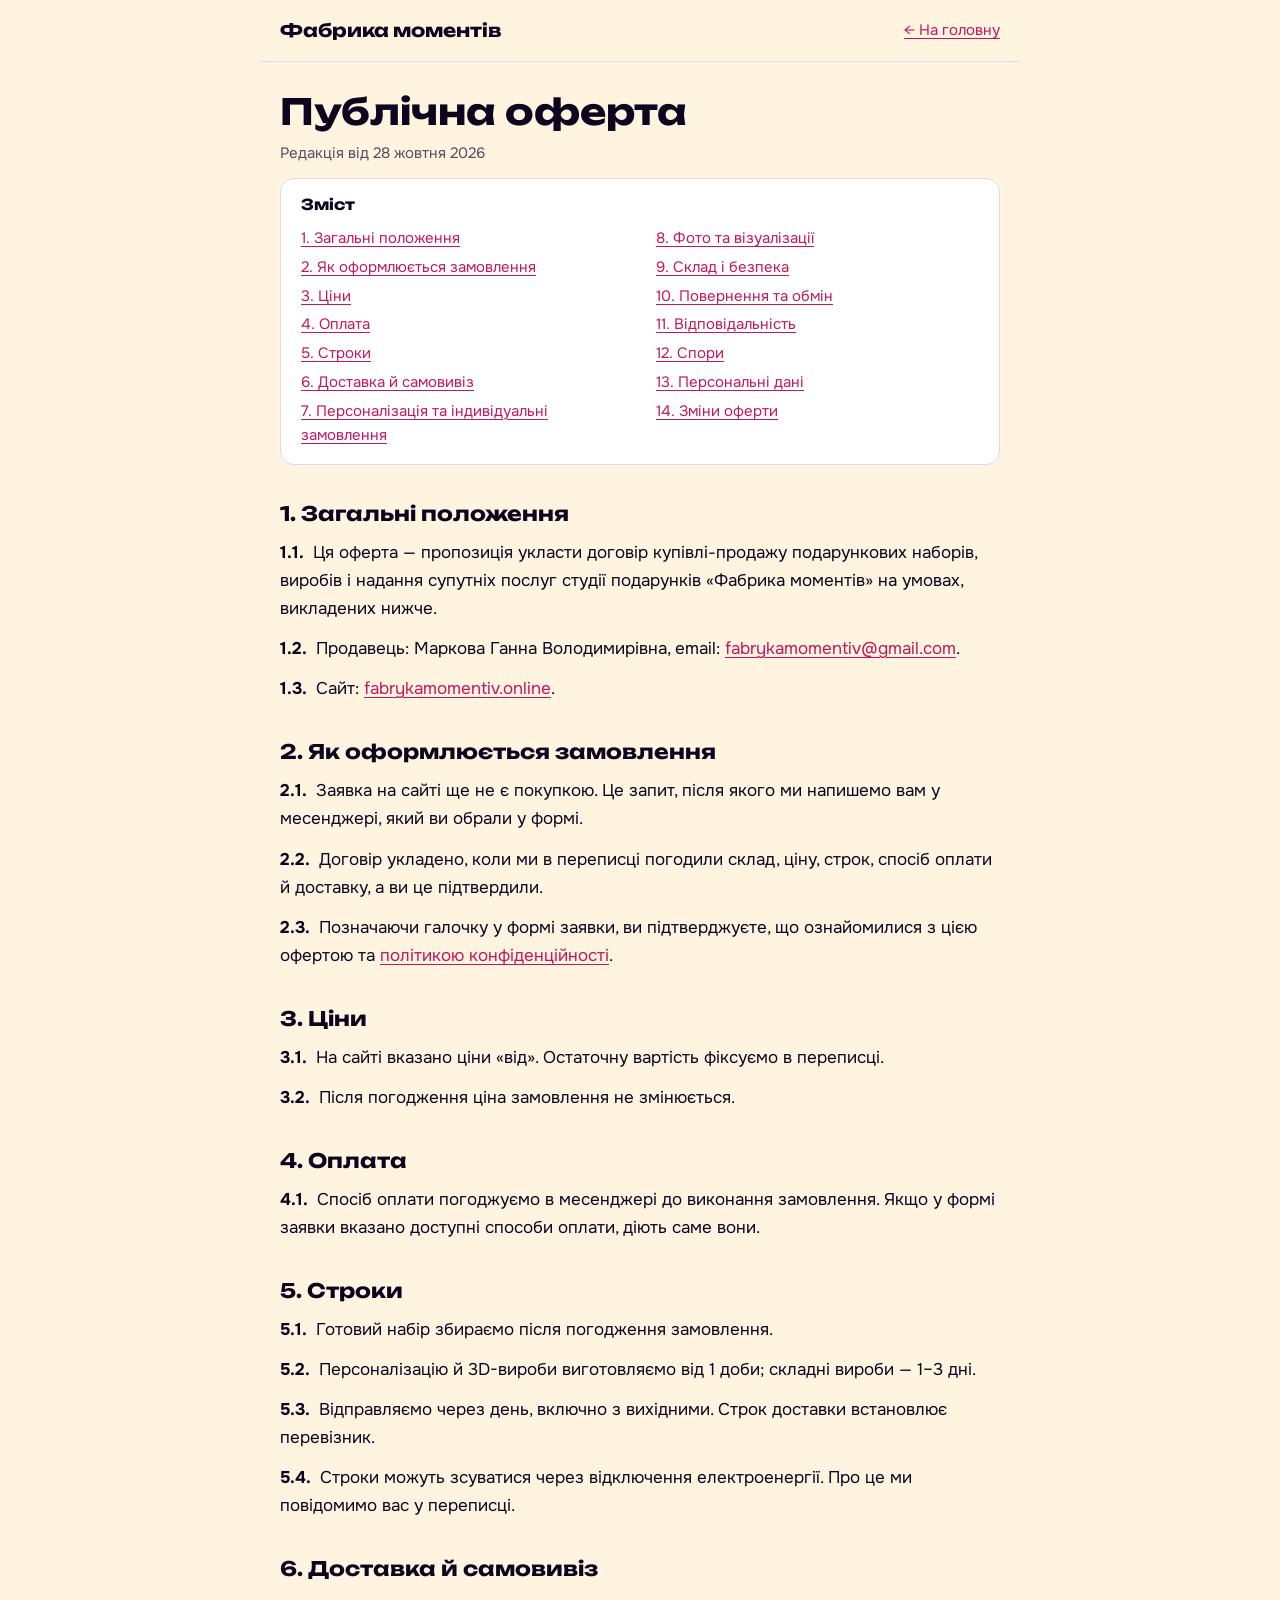
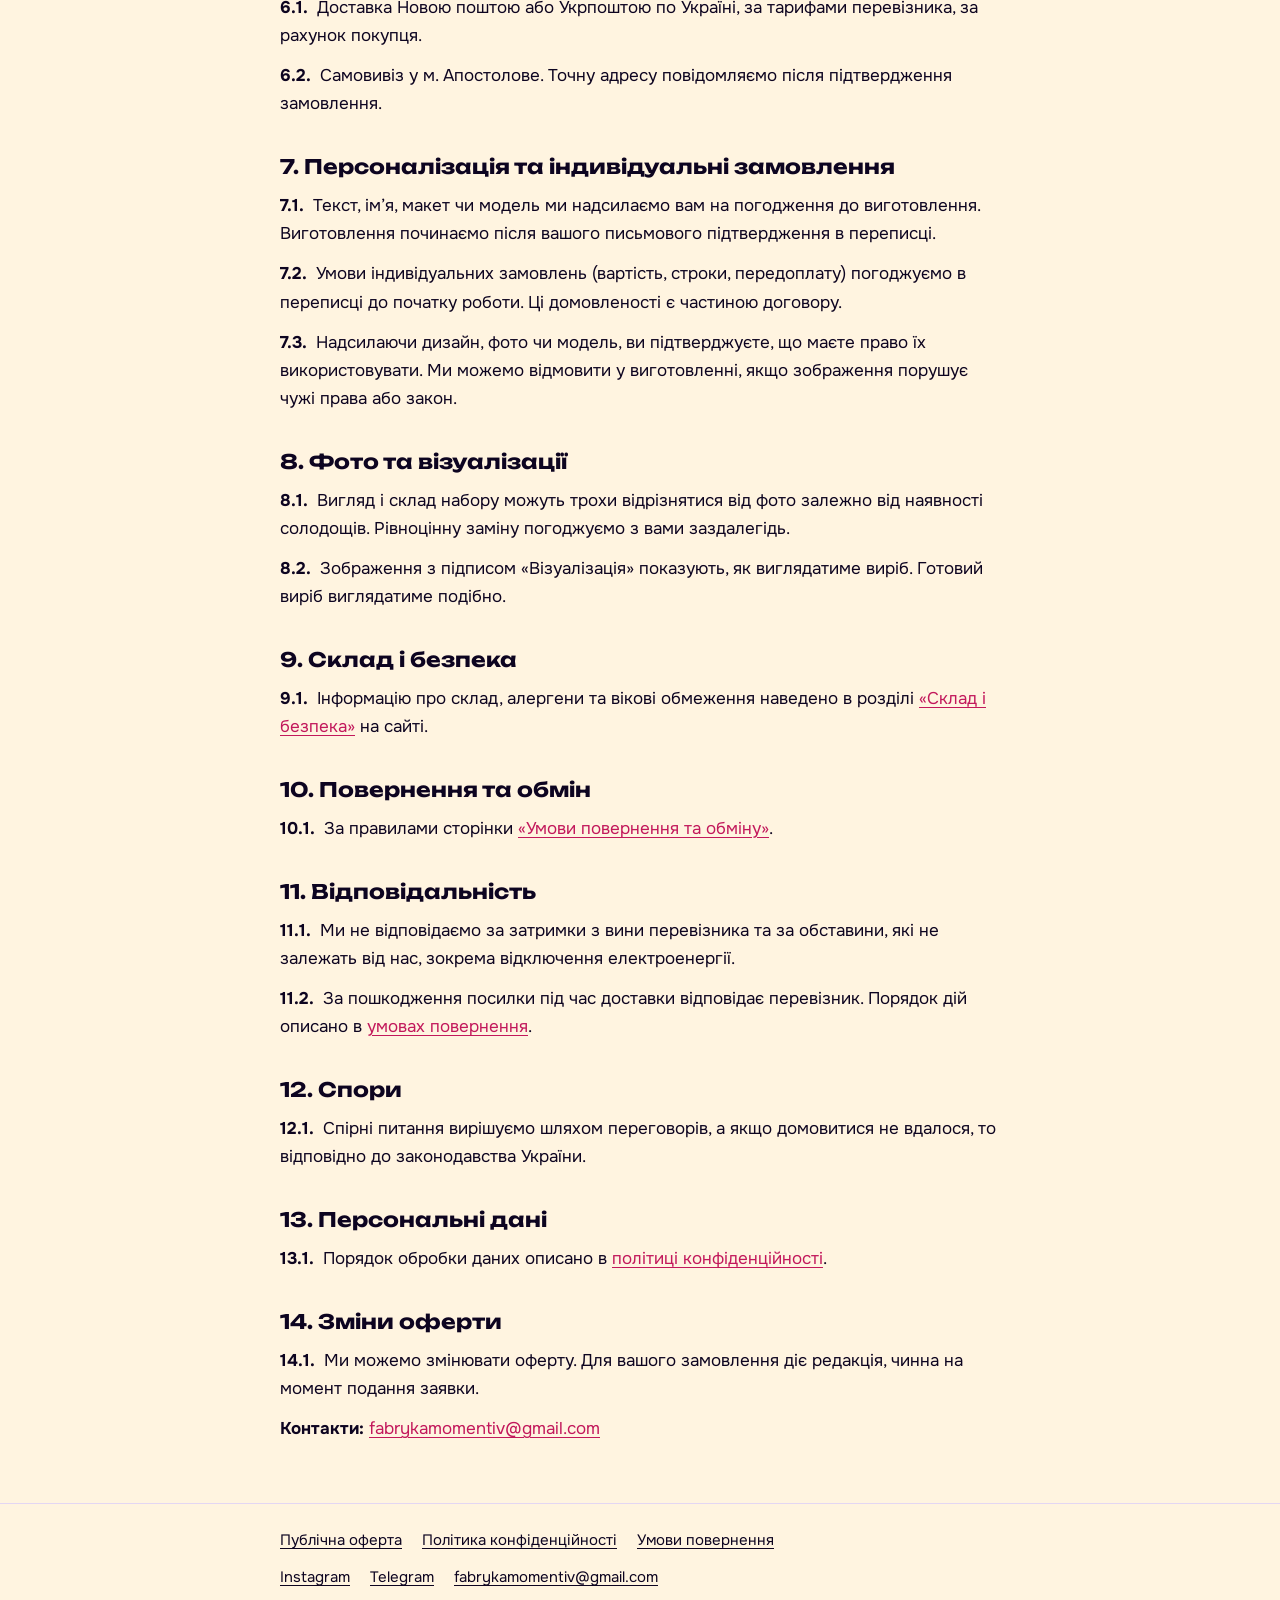
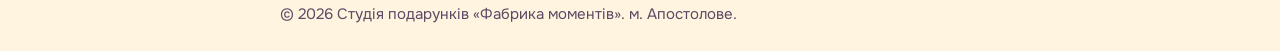
==== oferta/index.html @ 1f16d369 "Add files via upload" ====
<!DOCTYPE html>
<html lang="uk">
<head>
<meta charset="utf-8">
<meta name="viewport" content="width=device-width, initial-scale=1, viewport-fit=cover">
<title>Публічна оферта │ Фабрика моментів</title>
<meta name="description" content="Умови замовлення подарункових наборів, 3D-виробів і значків студії «Фабрика моментів»: оформлення, ціни, оплата, строки, доставка.">
<link rel="canonical" href="https://fabrykamomentiv.online/oferta/">
<!-- До запуску: noindex. Прибрати цей рядок на кроці 4.5 пам'ятки-інструкції -->
<meta name="robots" content="noindex">
<meta property="og:type" content="website">
<meta property="og:locale" content="uk_UA">
<meta property="og:site_name" content="Фабрика моментів">
<meta property="og:title" content="Публічна оферта │ Фабрика моментів">
<meta property="og:description" content="Умови замовлення подарункових наборів, 3D-виробів і значків студії «Фабрика моментів»: оформлення, ціни, оплата, строки, доставка.">
<meta property="og:url" content="https://fabrykamomentiv.online/oferta/">
<meta name="theme-color" content="#fff4e0">
<link rel="preconnect" href="https://fonts.googleapis.com">
<link rel="preconnect" href="https://fonts.gstatic.com" crossorigin>
<link href="https://fonts.googleapis.com/css2?family=Onest:wght@400;500;700&family=Unbounded:wght@700&display=swap" rel="stylesheet">
<link rel="stylesheet" href="/assets/fm-base.css">
<link rel="stylesheet" href="/assets/legal.css">
<script src="/assets/site.js" defer></script>
</head>
<body>
<a class="skip" href="#main">Перейти до тексту</a>
<header class="site-head">
  <a class="logo" href="/">Фабрика моментів</a>
  <a class="back" href="/">← На головну</a>
</header>
<main id="main" class="doc">
<h1>Публічна оферта</h1>
<p class="edition">Редакція від 28 жовтня 2026</p>
<nav class="toc" aria-label="Зміст">
  <p class="toc-title">Зміст</p>
  <ul>
    <li><a href="#zahalni">1. Загальні положення</a></li>
    <li><a href="#zamovlennia">2. Як оформлюється замовлення</a></li>
    <li><a href="#tsiny">3. Ціни</a></li>
    <li><a href="#oplata">4. Оплата</a></li>
    <li><a href="#stroky">5. Строки</a></li>
    <li><a href="#dostavka">6. Доставка й самовивіз</a></li>
    <li><a href="#personalizatsiia">7. Персоналізація та індивідуальні замовлення</a></li>
    <li><a href="#foto">8. Фото та візуалізації</a></li>
    <li><a href="#sklad">9. Склад і безпека</a></li>
    <li><a href="#povernennia">10. Повернення та обмін</a></li>
    <li><a href="#vidpovidalnist">11. Відповідальність</a></li>
    <li><a href="#spory">12. Спори</a></li>
    <li><a href="#dani">13. Персональні дані</a></li>
    <li><a href="#zminy">14. Зміни оферти</a></li>
  </ul>
</nav>
<section id="zahalni">
<h2>1. Загальні положення</h2>
<p><span class="num">1.1.</span> Ця оферта — пропозиція укласти договір купівлі-продажу подарункових наборів, виробів і надання супутніх послуг студії подарунків «Фабрика моментів» на умовах, викладених нижче.</p>
<p><span class="num">1.2.</span> Продавець: Маркова Ганна Володимирівна, email: <a href="mailto:fabrykamomentiv@gmail.com">fabrykamomentiv@gmail.com</a>.</p>
<p><span class="num">1.3.</span> Сайт: <a href="/">fabrykamomentiv.online</a>.</p>
</section>
<section id="zamovlennia">
<h2>2. Як оформлюється замовлення</h2>
<p><span class="num">2.1.</span> Заявка на сайті ще не є покупкою. Це запит, після якого ми напишемо вам у месенджері, який ви обрали у формі.</p>
<p><span class="num">2.2.</span> Договір укладено, коли ми в переписці погодили склад, ціну, строк, спосіб оплати й доставку, а ви це підтвердили.</p>
<p><span class="num">2.3.</span> Позначаючи галочку у формі заявки, ви підтверджуєте, що ознайомилися з цією офертою та <a href="/polityka-konfidentsiinosti/">політикою конфіденційності</a>.</p>
</section>
<section id="tsiny">
<h2>3. Ціни</h2>
<p><span class="num">3.1.</span> На сайті вказано ціни «від». Остаточну вартість фіксуємо в переписці.</p>
<p><span class="num">3.2.</span> Після погодження ціна замовлення не змінюється.</p>
</section>
<section id="oplata">
<h2>4. Оплата</h2>
<p><span class="num">4.1.</span> Спосіб оплати погоджуємо в месенджері до виконання замовлення. Якщо у формі заявки вказано доступні способи оплати, діють саме вони.</p>
</section>
<section id="stroky">
<h2>5. Строки</h2>
<p><span class="num">5.1.</span> Готовий набір збираємо після погодження замовлення.</p>
<p><span class="num">5.2.</span> Персоналізацію й 3D-вироби виготовляємо від 1 доби; складні вироби — 1–3 дні.</p>
<p><span class="num">5.3.</span> Відправляємо через день, включно з вихідними. Строк доставки встановлює перевізник.</p>
<p><span class="num">5.4.</span> Строки можуть зсуватися через відключення електроенергії. Про це ми повідомимо вас у переписці.</p>
</section>
<section id="dostavka">
<h2>6. Доставка й самовивіз</h2>
<p><span class="num">6.1.</span> Доставка Новою поштою або Укрпоштою по Україні, за тарифами перевізника, за рахунок покупця.</p>
<p><span class="num">6.2.</span> Самовивіз у м. Апостолове. Точну адресу повідомляємо після підтвердження замовлення.</p>
</section>
<section id="personalizatsiia">
<h2>7. Персоналізація та індивідуальні замовлення</h2>
<p><span class="num">7.1.</span> Текст, ім’я, макет чи модель ми надсилаємо вам на погодження до виготовлення. Виготовлення починаємо після вашого письмового підтвердження в переписці.</p>
<p><span class="num">7.2.</span> Умови індивідуальних замовлень (вартість, строки, передоплату) погоджуємо в переписці до початку роботи. Ці домовленості є частиною договору.</p>
<p><span class="num">7.3.</span> Надсилаючи дизайн, фото чи модель, ви підтверджуєте, що маєте право їх використовувати. Ми можемо відмовити у виготовленні, якщо зображення порушує чужі права або закон.</p>
</section>
<section id="foto">
<h2>8. Фото та візуалізації</h2>
<p><span class="num">8.1.</span> Вигляд і склад набору можуть трохи відрізнятися від фото залежно від наявності солодощів. Рівноцінну заміну погоджуємо з вами заздалегідь.</p>
<p><span class="num">8.2.</span> Зображення з підписом «Візуалізація» показують, як виглядатиме виріб. Готовий виріб виглядатиме подібно.</p>
</section>
<section id="sklad">
<h2>9. Склад і безпека</h2>
<p><span class="num">9.1.</span> Інформацію про склад, алергени та вікові обмеження наведено в розділі <a href="/#sklad">«Склад і безпека»</a> на сайті.</p>
</section>
<section id="povernennia">
<h2>10. Повернення та обмін</h2>
<p><span class="num">10.1.</span> За правилами сторінки <a href="/povernennia/">«Умови повернення та обміну»</a>.</p>
</section>
<section id="vidpovidalnist">
<h2>11. Відповідальність</h2>
<p><span class="num">11.1.</span> Ми не відповідаємо за затримки з вини перевізника та за обставини, які не залежать від нас, зокрема відключення електроенергії.</p>
<p><span class="num">11.2.</span> За пошкодження посилки під час доставки відповідає перевізник. Порядок дій описано в <a href="/povernennia/#perevirka">умовах повернення</a>.</p>
</section>
<section id="spory">
<h2>12. Спори</h2>
<p><span class="num">12.1.</span> Спірні питання вирішуємо шляхом переговорів, а якщо домовитися не вдалося, то відповідно до законодавства України.</p>
</section>
<section id="dani">
<h2>13. Персональні дані</h2>
<p><span class="num">13.1.</span> Порядок обробки даних описано в <a href="/polityka-konfidentsiinosti/">політиці конфіденційності</a>.</p>
</section>
<section id="zminy">
<h2>14. Зміни оферти</h2>
<p><span class="num">14.1.</span> Ми можемо змінювати оферту. Для вашого замовлення діє редакція, чинна на момент подання заявки.</p>
</section>
<p><strong>Контакти:</strong> <a href="mailto:fabrykamomentiv@gmail.com">fabrykamomentiv@gmail.com</a></p>
</main>
<footer class="site-foot">
  <div class="foot-in">
    <ul class="foot-links">
      <li><a href="/oferta/">Публічна оферта</a></li>
      <li><a href="/polityka-konfidentsiinosti/">Політика конфіденційності</a></li>
      <li><a href="/povernennia/">Умови повернення</a></li>
      <li data-fm-cookie-settings hidden><a href="#">Налаштування cookies</a></li>
    </ul>
    <ul class="foot-links">
      <li><a href="https://instagram.com/fabrykamomentiv" target="_blank" rel="noopener">Instagram</a></li>
      <li><a href="#" data-fm-stub="Telegram тимчасово недоступний">Telegram</a></li>
      <li><a href="mailto:fabrykamomentiv@gmail.com">fabrykamomentiv@gmail.com</a></li>
    </ul>
    <p class="copy">© 2026 Студія подарунків «Фабрика моментів». м. Апостолове.</p>
  </div>
</footer>
</body>
</html>
---- assets/fm-base.css ----
/* Фабрика моментів — спільна база для ВСІХ сторінок (головна, правові, 404).
   Версія 1, 28.10.2026.
   Тут: дизайн-токени --fm-*, банер згоди, коротке повідомлення-заглушка.
   Кольори й шрифти змінюються ЛИШЕ в блоці :root. Назви токенів не змінювати.
   Усі класи починаються з fm-, щоб не конфліктувати зі стилями головної. */

:root {
  --fm-bg: #fff4e0;          /* фон сторінки */
  --fm-surface: #ffffff;     /* картки, зміст, банер */
  --fm-text: #0d0420;        /* основний текст */
  --fm-muted: #5a4a63;       /* дати, підписи */
  --fm-accent: #c2185b;      /* посилання, акценти, кнопка «Прийняти» */
  --fm-accent-ink: #ffffff;  /* текст на акцентному фоні */
  --fm-border: #e3d6f3;      /* лінії, рамки */
  --fm-font-head: "Unbounded", "Arial Black", system-ui, sans-serif;
  --fm-font-body: "Onest", system-ui, -apple-system, "Segoe UI", Roboto, Arial, sans-serif;
  --fm-radius: 14px;
  --fm-bottom-offset: 0px;   /* на головній перевизначити: висота нижньої панелі з кнопкою */
}

[hidden] { display: none !important; }

/* Кнопки банера й сторінки 404 */
.fm-btn {
  display: inline-flex; align-items: center; justify-content: center; min-height: 48px; padding: 0 24px;
  border-radius: 12px; font: 500 16px/1 var(--fm-font-body); text-decoration: none; cursor: pointer;
  border: 2px solid var(--fm-text); background: var(--fm-surface); color: var(--fm-text);
}
.fm-btn-accent { background: var(--fm-accent); border-color: var(--fm-accent); color: var(--fm-accent-ink); }
.fm-btn:focus-visible { outline: 3px solid var(--fm-accent); outline-offset: 3px; }

/* Банер згоди (створює /assets/site.js) */
.fm-cookie {
  position: fixed; z-index: 50; left: 12px; right: 12px;
  bottom: calc(12px + var(--fm-bottom-offset) + env(safe-area-inset-bottom, 0px));
  max-width: 420px; margin: 0 auto;
  background: var(--fm-surface); color: var(--fm-text);
  border: 1px solid var(--fm-border); border-radius: var(--fm-radius);
  padding: 14px; box-shadow: 0 6px 24px rgba(13, 4, 32, .14);
  font: 400 15px/1.5 var(--fm-font-body); text-align: left;
}
@media (min-width: 768px) { .fm-cookie { left: auto; right: 24px; bottom: calc(24px + var(--fm-bottom-offset)); margin: 0; } }
.fm-cookie p { margin: 0 0 10px; }
.fm-cookie a { color: var(--fm-accent); }
.fm-cookie-actions { display: flex; gap: 8px; }
.fm-cookie-actions .fm-btn { flex: 1; min-height: 44px; padding: 0 12px; }

/* Коротке повідомлення-заглушка (наприклад, «Telegram тимчасово недоступний») */
.fm-toast {
  position: fixed; z-index: 60; left: 50%; transform: translateX(-50%);
  bottom: calc(24px + var(--fm-bottom-offset) + env(safe-area-inset-bottom, 0px));
  background: var(--fm-text); color: var(--fm-bg); padding: 10px 16px; border-radius: 10px;
  font: 500 15px/1.3 var(--fm-font-body); max-width: 90vw;
}

@media print { .fm-cookie, .fm-toast { display: none !important; } }
---- assets/legal.css ----
/* Фабрика моментів — розмітка правових сторінок і сторінки 404.
   Версія 1, 28.10.2026.
   Кольори й шрифти беруться з /assets/fm-base.css (токени --fm-*). Тут їх не змінювати.
   Підключати ПІСЛЯ fm-base.css. */

*, *::before, *::after { box-sizing: border-box; }
html { -webkit-text-size-adjust: 100%; scroll-behavior: smooth; }
body {
  margin: 0;
  background: var(--fm-bg);
  color: var(--fm-text);
  font: 400 17px/1.65 var(--fm-font-body);
  -webkit-font-smoothing: antialiased;
  padding-left: env(safe-area-inset-left, 0px);
  padding-right: env(safe-area-inset-right, 0px);
}
a { color: var(--fm-accent); text-underline-offset: 3px; }
a:hover { text-decoration-thickness: 2px; }
:focus-visible { outline: 3px solid var(--fm-accent); outline-offset: 3px; border-radius: 4px; }

.skip { position: absolute; left: -9999px; top: 8px; background: var(--fm-surface); padding: 8px 12px; border-radius: 8px; z-index: 100; }
.skip:focus { left: 8px; }

/* Шапка */
.site-head {
  display: flex; align-items: center; justify-content: space-between; gap: 16px;
  max-width: 760px; margin: 0 auto; padding: 18px 20px;
  padding-top: max(18px, env(safe-area-inset-top, 0px));
  border-bottom: 1px solid var(--fm-border);
}
.logo { font: 700 18px/1.2 var(--fm-font-head); color: var(--fm-text); text-decoration: none; }
.back { font-size: 15px; white-space: nowrap; }

/* Вміст */
.doc { max-width: 760px; margin: 0 auto; padding: 28px 20px 48px; }
.doc h1 { font: 700 clamp(26px, 6vw, 36px)/1.2 var(--fm-font-head); margin: 0 0 8px; }
.edition { color: var(--fm-muted); font-size: 15px; margin: 0 0 24px; }
.doc h2 { font: 700 20px/1.3 var(--fm-font-head); margin: 36px 0 12px; scroll-margin-top: 16px; }
.doc p { margin: 0 0 12px; }
.doc ul { margin: 0 0 12px; padding-left: 22px; }
.doc li { margin: 0 0 6px; }
.num { font-weight: 700; margin-right: 4px; }
.lead { font-size: 18px; }

.toc {
  background: var(--fm-surface); border: 1px solid var(--fm-border); border-radius: var(--fm-radius);
  padding: 16px 20px; margin: 0 0 8px;
}
.toc-title { font: 700 15px/1.3 var(--fm-font-head); margin: 0 0 8px; }
.toc ul { margin: 0; padding: 0; list-style: none; columns: 2; column-gap: 32px; }
.toc li { margin: 0 0 4px; break-inside: avoid; font-size: 15px; }
@media (max-width: 560px) { .toc ul { columns: 1; } }

/* Футер */
.site-foot { border-top: 1px solid var(--fm-border); }
.foot-in {
  max-width: 760px; margin: 0 auto; padding: 24px 20px;
  padding-bottom: calc(24px + env(safe-area-inset-bottom, 0px));
  font-size: 15px; color: var(--fm-muted);
}
.foot-links { display: flex; flex-wrap: wrap; gap: 8px 20px; margin: 0 0 12px; padding: 0; list-style: none; }
.foot-links a { color: var(--fm-text); }
.copy { margin: 0; }

/* Сторінка 404 */
.nf { max-width: 560px; margin: 0 auto; padding: 48px 20px 64px; text-align: center; }
.nf svg { width: 120px; height: 144px; fill: var(--fm-surface); stroke: var(--fm-text); stroke-width: 4; margin: 0 auto 16px; display: block; }
.nf h1 { font: 700 clamp(26px, 6vw, 34px)/1.2 var(--fm-font-head); margin: 0 0 12px; }

@media (prefers-reduced-motion: reduce) { html { scroll-behavior: auto; } }

/* Друк: лише текст документа */
@media print {
  .site-head, .site-foot, .toc, .skip { display: none !important; }
  body { background: #fff; color: #000; font-size: 12pt; }
  a { color: #000; }
  .doc { max-width: none; padding: 0; }
}
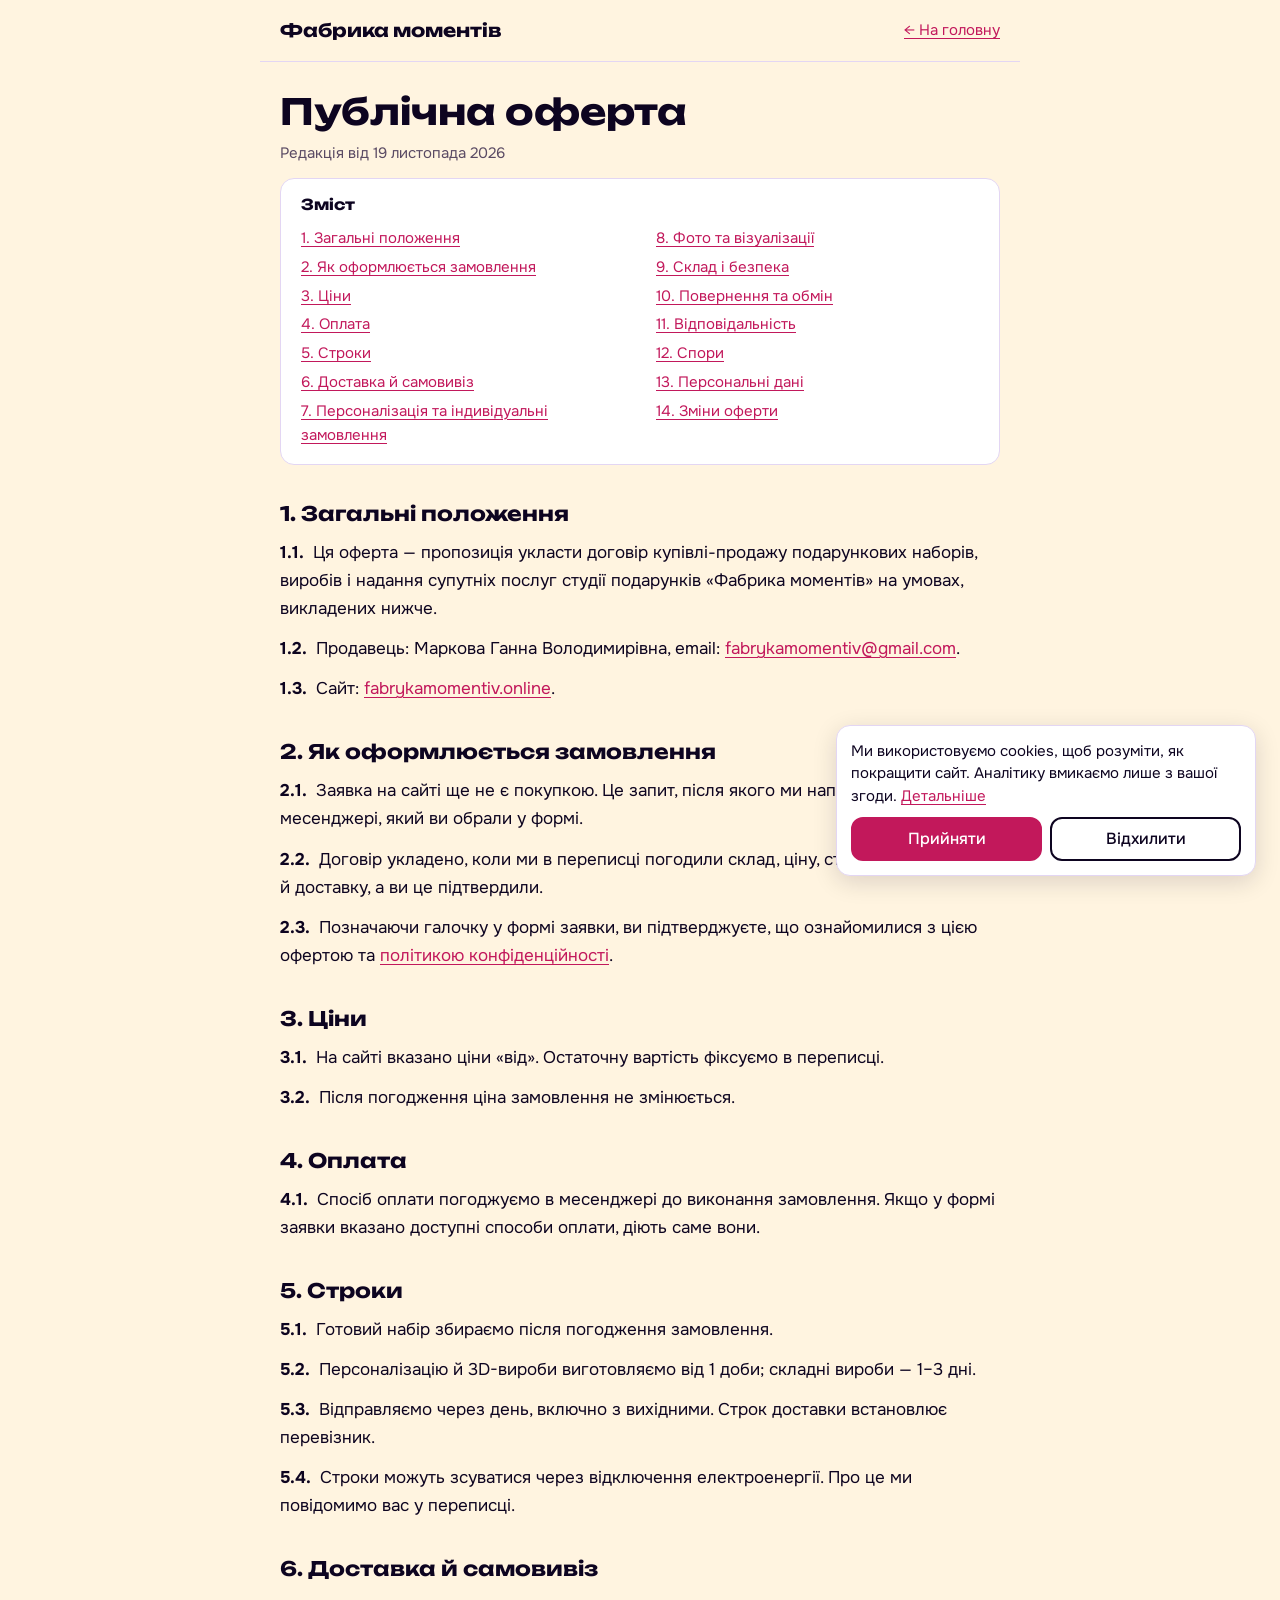
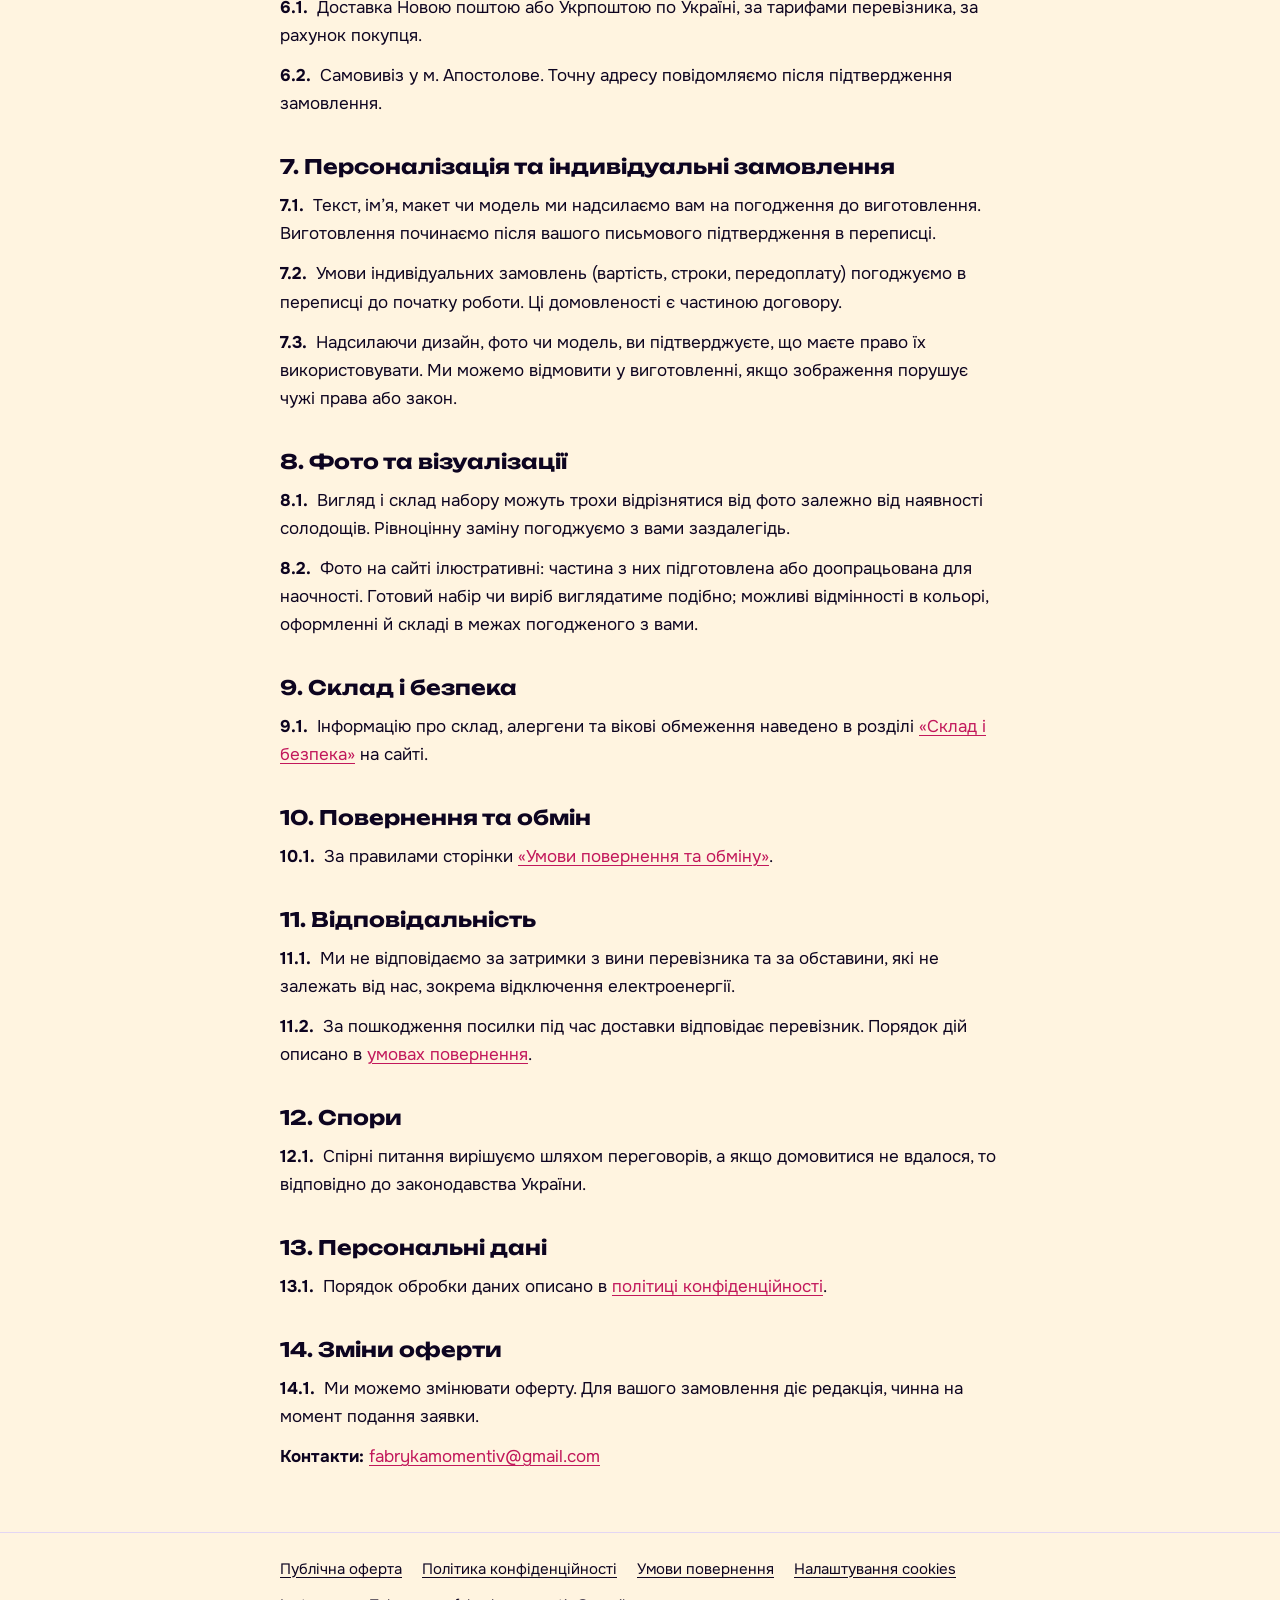
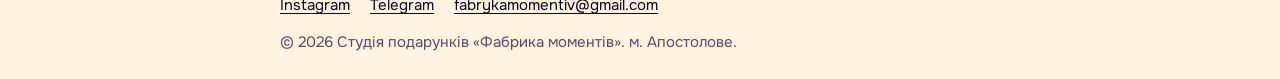
==== commit 3dfe4dbe: "Add files via upload" ====
--- a/oferta/index.html
+++ b/oferta/index.html
@@ -30,7 +30,7 @@
 </header>
 <main id="main" class="doc">
 <h1>Публічна оферта</h1>
-<p class="edition">Редакція від 28 жовтня 2026</p>
+<p class="edition">Редакція від 19 листопада 2026</p>
 <nav class="toc" aria-label="Зміст">
   <p class="toc-title">Зміст</p>
   <ul>
@@ -92,7 +92,7 @@
 <section id="foto">
 <h2>8. Фото та візуалізації</h2>
 <p><span class="num">8.1.</span> Вигляд і склад набору можуть трохи відрізнятися від фото залежно від наявності солодощів. Рівноцінну заміну погоджуємо з вами заздалегідь.</p>
-<p><span class="num">8.2.</span> Зображення з підписом «Візуалізація» показують, як виглядатиме виріб. Готовий виріб виглядатиме подібно.</p>
+<p><span class="num">8.2.</span> Фото на сайті ілюстративні: частина з них підготовлена або доопрацьована для наочності. Готовий набір чи виріб виглядатиме подібно; можливі відмінності в кольорі, оформленні й складі в межах погодженого з вами.</p>
 </section>
 <section id="sklad">
 <h2>9. Склад і безпека</h2>
